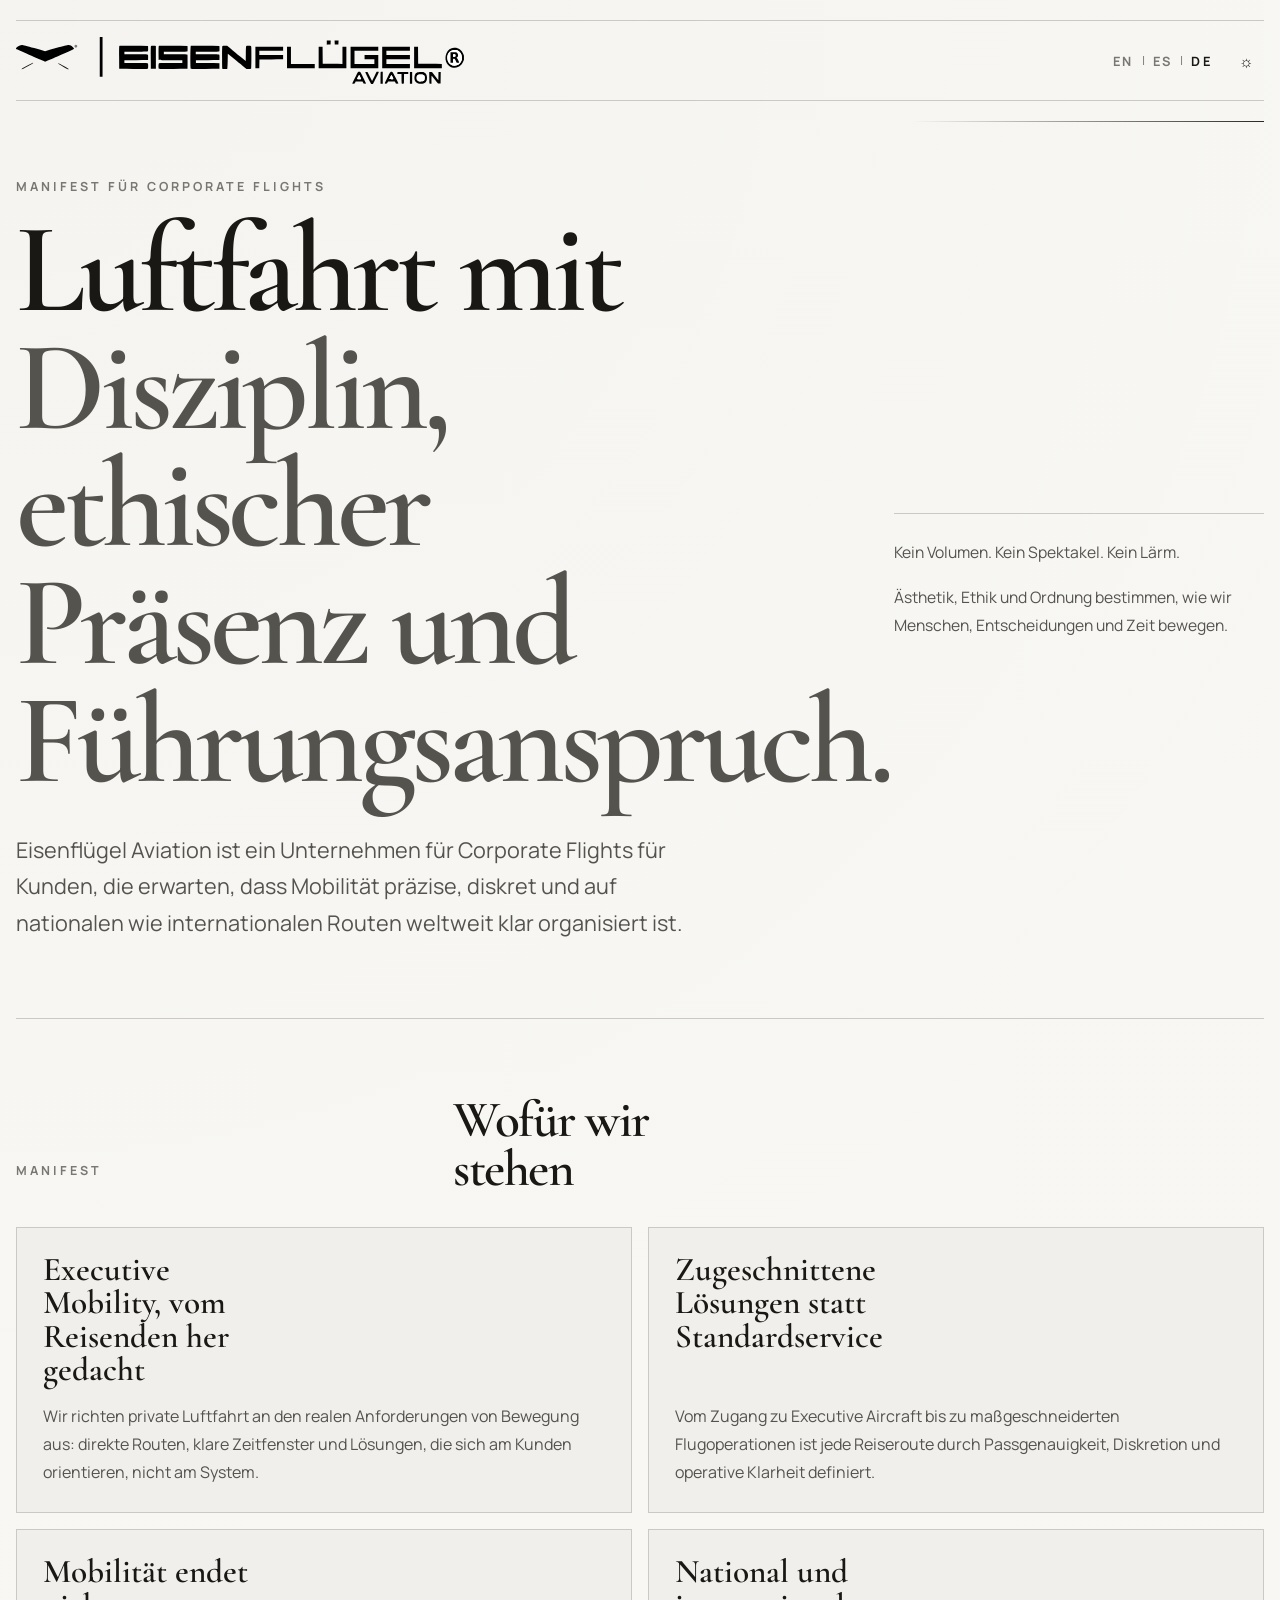
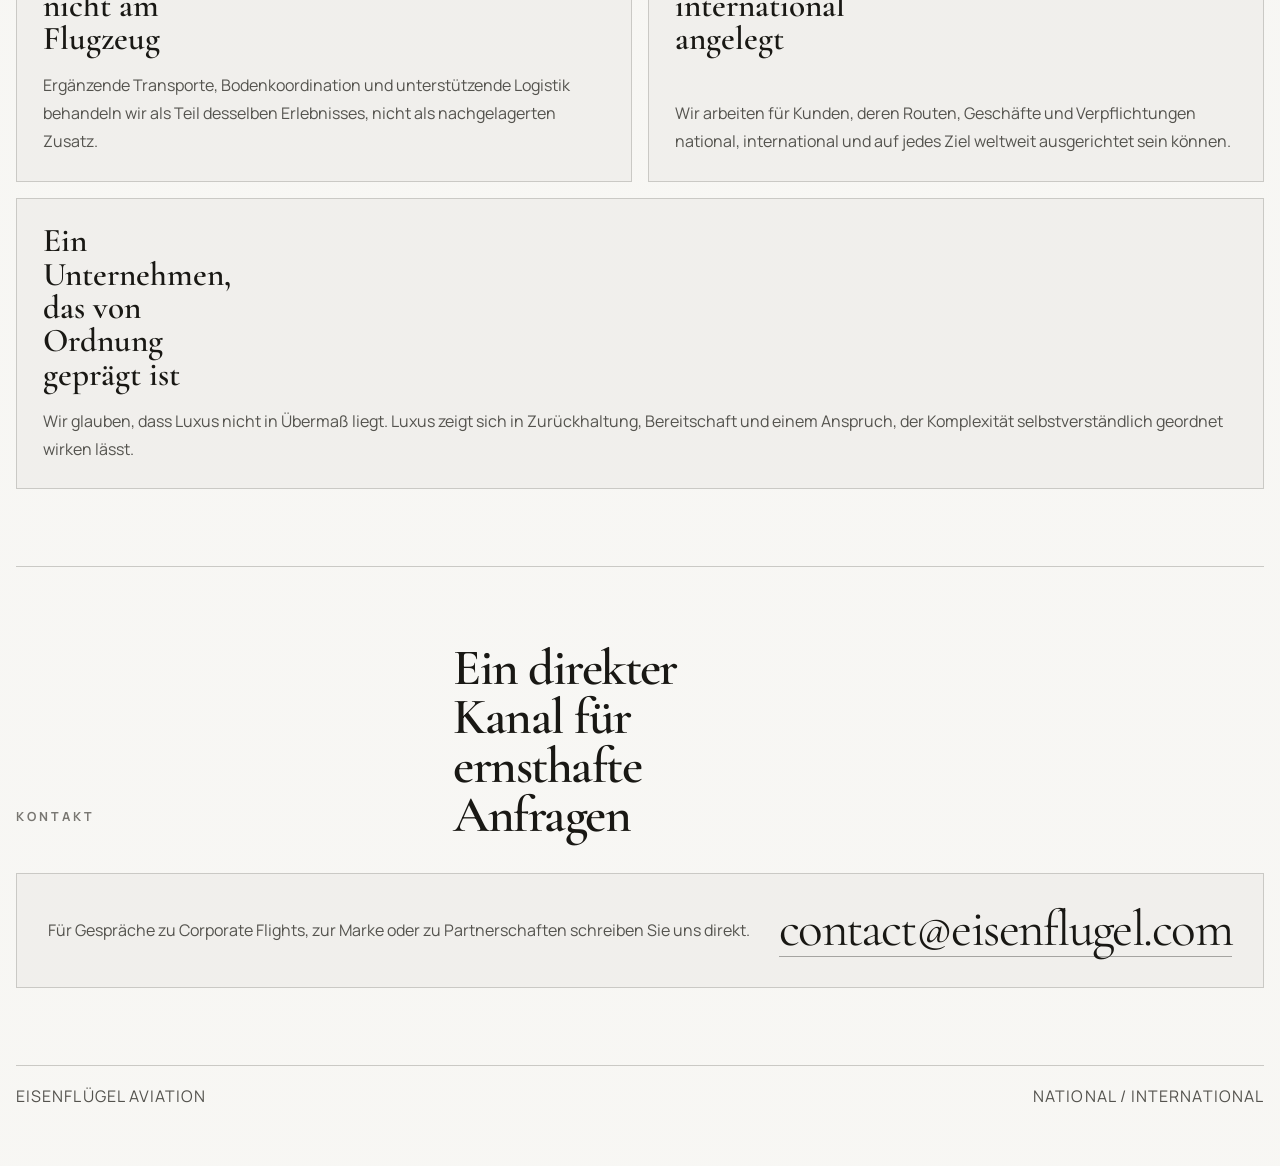
==== de/index.html @ be41fe45 "Add Deutsch translation" ====
<!doctype html>
<html lang="de">
  <head>
    <meta charset="utf-8">
    <meta name="viewport" content="width=device-width, initial-scale=1">
    <title>Eisenflügel Aviation</title>
    <meta
      name="description"
      content="Eisenflügel Aviation ist ein Unternehmen für Corporate Flights und Executive Mobility mit nationalen und internationalen Einsätzen weltweit."
    >
    <link rel="icon" href="../favicon.svg" type="image/svg+xml">
    <link rel="icon" href="../favicon.ico" sizes="any">
    <link rel="apple-touch-icon" href="../apple-touch-icon.png">
    <link rel="manifest" href="../site.webmanifest">
    <link rel="preconnect" href="https://fonts.googleapis.com">
    <link rel="preconnect" href="https://fonts.gstatic.com" crossorigin>
    <link
      href="https://fonts.googleapis.com/css2?family=Manrope:wght@400;500;600;700;800&family=Cormorant+Garamond:wght@500;600;700&display=swap"
      rel="stylesheet"
    >
    <link rel="stylesheet" href="../assets/site.css">
    <script src="../assets/site.js" defer></script>
  </head>
  <body data-locale="de">
    <a class="skip-link" href="#main">Zum Inhalt springen</a>
    <div class="site-shell">
      <header class="site-header">
        <a class="brand" href="../de/" aria-label="Startseite von Eisenflügel Aviation">
          <img src="../brand/logo.svg" alt="Eisenflügel Aviation">
        </a>

        <div class="header-controls" aria-label="Seitensteuerung">
          <nav class="locale-switch" aria-label="Sprache">
            <a class="locale-link" href="../" lang="en">EN</a>
            <span class="locale-separator" aria-hidden="true">|</span>
            <a class="locale-link" href="../es/" lang="es">ES</a>
            <span class="locale-separator" aria-hidden="true">|</span>
            <a class="locale-link is-current" href="./" lang="de" aria-current="page">DE</a>
          </nav>

          <button
            class="theme-toggle"
            type="button"
            data-theme-toggle
            aria-label="Farbschema wechseln"
            aria-pressed="false"
          >
            <span class="theme-toggle-icon" data-theme-icon aria-hidden="true">☼</span>
            <span class="sr-only" data-theme-label>Hell</span>
          </button>
        </div>
      </header>

      <main id="main">
        <section class="hero reveal">
          <p class="eyebrow">Manifest für Corporate Flights</p>
          <div class="hero-grid">
            <div class="hero-copy">
              <h1>
                Luftfahrt mit
                <span>Disziplin, ethischer Präsenz und Führungsanspruch.</span>
              </h1>
              <p class="hero-lede">
                Eisenflügel Aviation ist ein Unternehmen für Corporate Flights für Kunden, die erwarten,
                dass Mobilität präzise, diskret und auf nationalen wie internationalen Routen weltweit klar organisiert ist.
              </p>
            </div>

            <aside class="hero-aside" aria-label="Markenprinzipien">
              <p>Kein Volumen. Kein Spektakel. Kein Lärm.</p>
              <p>
                Ästhetik, Ethik und Ordnung bestimmen, wie wir Menschen, Entscheidungen und Zeit bewegen.
              </p>
            </aside>
          </div>
        </section>

        <section class="manifesto reveal" aria-labelledby="manifesto-title">
          <div class="section-heading">
            <p class="section-kicker">Manifest</p>
            <h2 id="manifesto-title">Wofür wir stehen</h2>
          </div>

          <div class="manifesto-grid">
            <article class="manifesto-item">
              <h3>Executive Mobility, vom Reisenden her gedacht</h3>
              <p>
                Wir richten private Luftfahrt an den realen Anforderungen von Bewegung aus: direkte
                Routen, klare Zeitfenster und Lösungen, die sich am Kunden orientieren, nicht am System.
              </p>
            </article>

            <article class="manifesto-item">
              <h3>Zugeschnittene Lösungen statt Standardservice</h3>
              <p>
                Vom Zugang zu Executive Aircraft bis zu maßgeschneiderten Flugoperationen ist jede
                Reiseroute durch Passgenauigkeit, Diskretion und operative Klarheit definiert.
              </p>
            </article>

            <article class="manifesto-item">
              <h3>Mobilität endet nicht am Flugzeug</h3>
              <p>
                Ergänzende Transporte, Bodenkoordination und unterstützende Logistik behandeln wir als
                Teil desselben Erlebnisses, nicht als nachgelagerten Zusatz.
              </p>
            </article>

            <article class="manifesto-item">
              <h3>National und international angelegt</h3>
              <p>
                Wir arbeiten für Kunden, deren Routen, Geschäfte und Verpflichtungen national,
                international und auf jedes Ziel weltweit ausgerichtet sein können.
              </p>
            </article>

            <article class="manifesto-item manifesto-item-wide">
              <h3>Ein Unternehmen, das von Ordnung geprägt ist</h3>
              <p>
                Wir glauben, dass Luxus nicht in Übermaß liegt. Luxus zeigt sich in Zurückhaltung,
                Bereitschaft und einem Anspruch, der Komplexität selbstverständlich geordnet wirken lässt.
              </p>
            </article>
          </div>
        </section>

        <section class="contact reveal" aria-labelledby="contact-title">
          <div class="section-heading">
            <p class="section-kicker">Kontakt</p>
            <h2 id="contact-title">Ein direkter Kanal für ernsthafte Anfragen</h2>
          </div>

          <div class="contact-panel">
            <p>
              Für Gespräche zu Corporate Flights, zur Marke oder zu Partnerschaften schreiben Sie uns
              direkt.
            </p>
            <a class="contact-link" href="mailto:contact@eisenflugel.com">contact@eisenflugel.com</a>
          </div>
        </section>
      </main>

      <footer class="site-footer">
        <p>Eisenflügel Aviation</p>
        <p>National / International</p>
      </footer>
    </div>
  </body>
</html>
---- assets/site.css ----
:root {
  color-scheme: light;
  --font-display: "Cormorant Garamond", "Times New Roman", serif;
  --font-body: "Manrope", "Helvetica Neue", sans-serif;
  --bg: oklch(0.975 0.004 95);
  --bg-elevated: oklch(0.955 0.005 95);
  --bg-strong: oklch(0.17 0.01 95);
  --surface-line: oklch(0.835 0.006 95);
  --surface-line-strong: oklch(0.28 0.008 95);
  --text: oklch(0.21 0.008 95);
  --text-muted: oklch(0.44 0.008 95);
  --text-soft: oklch(0.57 0.008 95);
  --inverse: oklch(0.97 0.004 95);
  --hero-glow: radial-gradient(circle at top left, oklch(0.88 0.015 95 / 0.85), transparent 48%);
  --transition-slow: 480ms cubic-bezier(0.19, 1, 0.22, 1);
  --transition-fast: 220ms ease;
}

@media (prefers-color-scheme: dark) {
  :root {
    color-scheme: dark;
    --bg: oklch(0.16 0.008 95);
    --bg-elevated: oklch(0.2 0.008 95);
    --bg-strong: oklch(0.94 0.004 95);
    --surface-line: oklch(0.31 0.008 95);
    --surface-line-strong: oklch(0.78 0.008 95);
    --text: oklch(0.92 0.004 95);
    --text-muted: oklch(0.73 0.006 95);
    --text-soft: oklch(0.6 0.006 95);
    --inverse: oklch(0.16 0.008 95);
    --hero-glow: radial-gradient(circle at top left, oklch(0.3 0.012 95 / 0.65), transparent 45%);
  }
}

:root[data-theme="light"] {
  color-scheme: light;
  --bg: oklch(0.975 0.004 95);
  --bg-elevated: oklch(0.955 0.005 95);
  --bg-strong: oklch(0.17 0.01 95);
  --surface-line: oklch(0.835 0.006 95);
  --surface-line-strong: oklch(0.28 0.008 95);
  --text: oklch(0.21 0.008 95);
  --text-muted: oklch(0.44 0.008 95);
  --text-soft: oklch(0.57 0.008 95);
  --inverse: oklch(0.97 0.004 95);
  --hero-glow: radial-gradient(circle at top left, oklch(0.88 0.015 95 / 0.85), transparent 48%);
}

:root[data-theme="dark"] {
  color-scheme: dark;
  --bg: oklch(0.16 0.008 95);
  --bg-elevated: oklch(0.2 0.008 95);
  --bg-strong: oklch(0.94 0.004 95);
  --surface-line: oklch(0.31 0.008 95);
  --surface-line-strong: oklch(0.78 0.008 95);
  --text: oklch(0.92 0.004 95);
  --text-muted: oklch(0.73 0.006 95);
  --text-soft: oklch(0.6 0.006 95);
  --inverse: oklch(0.16 0.008 95);
  --hero-glow: radial-gradient(circle at top left, oklch(0.3 0.012 95 / 0.65), transparent 45%);
}

* {
  box-sizing: border-box;
}

html {
  scroll-behavior: smooth;
}

body {
  margin: 0;
  min-height: 100vh;
  font-family: var(--font-body);
  background:
    linear-gradient(180deg, color-mix(in oklch, var(--bg), transparent 12%), var(--bg)),
    var(--hero-glow);
  background-color: var(--bg);
  color: var(--text);
  transition:
    background-color var(--transition-slow),
    color var(--transition-fast);
}

img {
  display: block;
  max-width: 100%;
}

a {
  color: inherit;
}

button {
  font: inherit;
}

.skip-link {
  position: absolute;
  left: 1rem;
  top: -3rem;
  z-index: 20;
  padding: 0.75rem 1rem;
  background: var(--bg-strong);
  color: var(--inverse);
  text-decoration: none;
  transition: top var(--transition-fast);
}

.skip-link:focus-visible {
  top: 1rem;
}

.site-shell {
  width: min(100% - 2rem, 78rem);
  margin: 0 auto;
  padding: 1.25rem 0 2.5rem;
}

.site-header,
.site-footer,
.hero,
.manifesto,
.contact {
  border-top: 1px solid var(--surface-line);
}

.site-header,
.site-footer {
  display: flex;
  align-items: center;
  justify-content: space-between;
  flex-wrap: nowrap;
  gap: 1rem;
  padding: 1rem 0;
}

.site-header {
  min-height: 5rem;
}

.brand {
  display: inline-flex;
  max-width: min(28rem, 58vw);
}

.brand img {
  width: 100%;
  height: auto;
  transition: filter var(--transition-fast);
}

:root[data-theme="dark"] .brand img {
  filter: invert(1) brightness(1.08);
}

.header-controls {
  display: flex;
  align-items: center;
  gap: 1rem;
  white-space: nowrap;
}

.locale-switch {
  display: inline-flex;
  align-items: center;
  gap: 0.5rem;
}

.locale-link,
.theme-toggle {
  position: relative;
  overflow: hidden;
}

.locale-link {
  display: inline-flex;
  align-items: center;
  justify-content: center;
  text-decoration: none;
  letter-spacing: 0.18em;
  font-size: 0.8rem;
  font-weight: 700;
  color: var(--text-soft);
}

.locale-link.is-current {
  color: var(--text);
}

.theme-toggle {
  display: inline-flex;
  align-items: center;
  justify-content: center;
  width: 2.25rem;
  height: 2.25rem;
  padding: 0;
  border: none;
  border-radius: 50%;
  background: transparent;
  color: var(--text);
  cursor: pointer;
}

.theme-toggle-icon {
  display: inline-flex;
  align-items: center;
  justify-content: center;
  width: 100%;
  height: 100%;
  font-size: 1rem;
  line-height: 1;
}

.locale-separator {
  color: var(--text-soft);
  font-size: 0.78rem;
}

.sr-only {
  position: absolute;
  width: 1px;
  height: 1px;
  padding: 0;
  margin: -1px;
  overflow: hidden;
  clip: rect(0, 0, 0, 0);
  white-space: nowrap;
  border: 0;
}

.hero,
.manifesto,
.contact {
  padding: clamp(2rem, 6vw, 5rem) 0;
}

.hero {
  position: relative;
  min-height: min(78vh, 52rem);
  display: grid;
  align-items: end;
}

.hero::after {
  content: "";
  position: absolute;
  inset: 1.25rem 0 auto auto;
  width: min(22rem, 45vw);
  height: 1px;
  background: linear-gradient(90deg, transparent, var(--surface-line-strong));
}

.eyebrow,
.section-kicker {
  margin: 0 0 1rem;
  color: var(--text-soft);
  font-size: 0.78rem;
  font-weight: 700;
  letter-spacing: 0.24em;
  text-transform: uppercase;
}

.hero-grid {
  display: grid;
  grid-template-columns: minmax(0, 2.2fr) minmax(16rem, 1fr);
  gap: clamp(2rem, 5vw, 6rem);
  align-items: end;
}

.hero-copy h1 {
  margin: 0;
  max-width: 12ch;
  font-family: var(--font-display);
  font-size: clamp(3.8rem, 10vw, 8.5rem);
  line-height: 0.92;
  font-weight: 600;
  letter-spacing: -0.04em;
  text-wrap: balance;
}

.hero-copy h1 span {
  display: block;
  color: var(--text-muted);
}

.hero-lede {
  margin: 2rem 0 0;
  max-width: 42rem;
  color: var(--text-muted);
  font-size: clamp(1.05rem, 2vw, 1.35rem);
  line-height: 1.7;
}

.hero-aside {
  padding: 1.5rem 0 0;
  border-top: 1px solid var(--surface-line);
  color: var(--text-muted);
  align-self: center;
}

.hero-aside p {
  margin: 0;
  font-size: 0.98rem;
  line-height: 1.8;
}

.hero-aside p + p {
  margin-top: 1rem;
}

.section-heading {
  display: grid;
  grid-template-columns: minmax(0, 1fr) minmax(0, 2fr);
  gap: 2rem;
  align-items: end;
  margin-bottom: 2rem;
}

.section-heading h2 {
  margin: 0;
  max-width: 12ch;
  font-family: var(--font-display);
  font-size: clamp(2.1rem, 4vw, 4rem);
  line-height: 0.96;
  font-weight: 600;
  letter-spacing: -0.03em;
}

.manifesto-grid {
  display: grid;
  grid-template-columns: repeat(2, minmax(0, 1fr));
  gap: 1rem;
}

.manifesto-item,
.contact-panel {
  background: color-mix(in oklch, var(--bg-elevated), transparent 6%);
  border: 1px solid var(--surface-line);
}

.manifesto-item {
  min-height: 15rem;
  padding: clamp(1.35rem, 2vw, 2rem);
  display: flex;
  flex-direction: column;
  justify-content: space-between;
}

.manifesto-item h3 {
  margin: 0 0 1rem;
  max-width: 13ch;
  font-family: var(--font-display);
  font-size: clamp(1.6rem, 2.6vw, 2.4rem);
  line-height: 1;
  font-weight: 600;
}

.manifesto-item p,
.contact-panel p,
.site-footer p {
  margin: 0;
  color: var(--text-muted);
  font-size: 1rem;
  line-height: 1.75;
}

.manifesto-item-wide {
  grid-column: span 2;
  min-height: 11rem;
}

.contact-panel {
  display: grid;
  grid-template-columns: minmax(0, 1.3fr) auto;
  gap: 1.5rem;
  align-items: center;
  padding: clamp(1.5rem, 2.4vw, 2.25rem);
}

.contact-link {
  justify-self: start;
  font-family: var(--font-display);
  font-size: clamp(1.9rem, 4vw, 3.3rem);
  line-height: 1;
  text-decoration: none;
  letter-spacing: -0.03em;
  border-bottom: 1px solid color-mix(in oklch, var(--text), transparent 65%);
}

.site-footer {
  color: var(--text-soft);
  font-size: 0.84rem;
  letter-spacing: 0.08em;
  text-transform: uppercase;
}

.reveal {
  opacity: 1;
  transform: translateY(0);
}

.enhanced-motion .reveal {
  opacity: 0;
  transform: translateY(1rem);
  transition:
    opacity 680ms cubic-bezier(0.19, 1, 0.22, 1),
    transform 680ms cubic-bezier(0.19, 1, 0.22, 1);
}

.enhanced-motion .reveal.is-visible {
  opacity: 1;
  transform: translateY(0);
}

.contact-link:hover,
.contact-link:focus-visible {
  outline: none;
  box-shadow: 0 0 0 1px var(--surface-line-strong) inset;
}

.locale-link:hover,
.locale-link:focus-visible,
.theme-toggle:hover,
.theme-toggle:focus-visible {
  outline: none;
  box-shadow: none;
  opacity: 0.68;
}

.locale-link:focus-visible,
.theme-toggle:focus-visible {
  outline: none;
}

:focus-visible {
  outline: 2px solid var(--surface-line-strong);
  outline-offset: 4px;
}

@media (max-width: 54rem) {
  .site-shell {
    width: min(100% - 1.25rem, 78rem);
    padding-top: 0.75rem;
  }

  .site-footer,
  .section-heading,
  .hero-grid,
  .contact-panel {
    grid-template-columns: 1fr;
  }

  .site-footer {
    flex-direction: column;
    align-items: flex-start;
  }

  .site-header {
    align-items: center;
    gap: 0.6rem;
  }

  .brand {
    max-width: min(11.5rem, 46vw);
    min-width: 0;
    flex: 1 1 auto;
  }

  .header-controls {
    margin-left: auto;
    flex: 0 0 auto;
    gap: 0.45rem;
  }

  .locale-link {
    font-size: 0.7rem;
    letter-spacing: 0.14em;
  }

  .theme-toggle {
    width: 1.95rem;
    height: 1.95rem;
  }

  .theme-toggle-icon {
    font-size: 0.92rem;
  }

  .hero {
    min-height: auto;
  }

  .hero-copy h1,
  .section-heading h2,
  .manifesto-item h3 {
    max-width: none;
  }

  .manifesto-grid {
    grid-template-columns: 1fr;
  }

  .manifesto-item-wide {
    grid-column: auto;
  }
}

@media (max-width: 32rem) {
  .site-header {
    gap: 0.45rem;
  }

  .brand {
    max-width: min(10.25rem, 42vw);
  }

  .header-controls {
    gap: 0.4rem;
  }

  .locale-link {
    font-size: 0.66rem;
  }

  .theme-toggle {
    width: 1.85rem;
    height: 1.85rem;
  }
}

@media (prefers-reduced-motion: reduce) {
  html {
    scroll-behavior: auto;
  }

  *,
  *::before,
  *::after {
    animation: none !important;
    transition: none !important;
  }
}
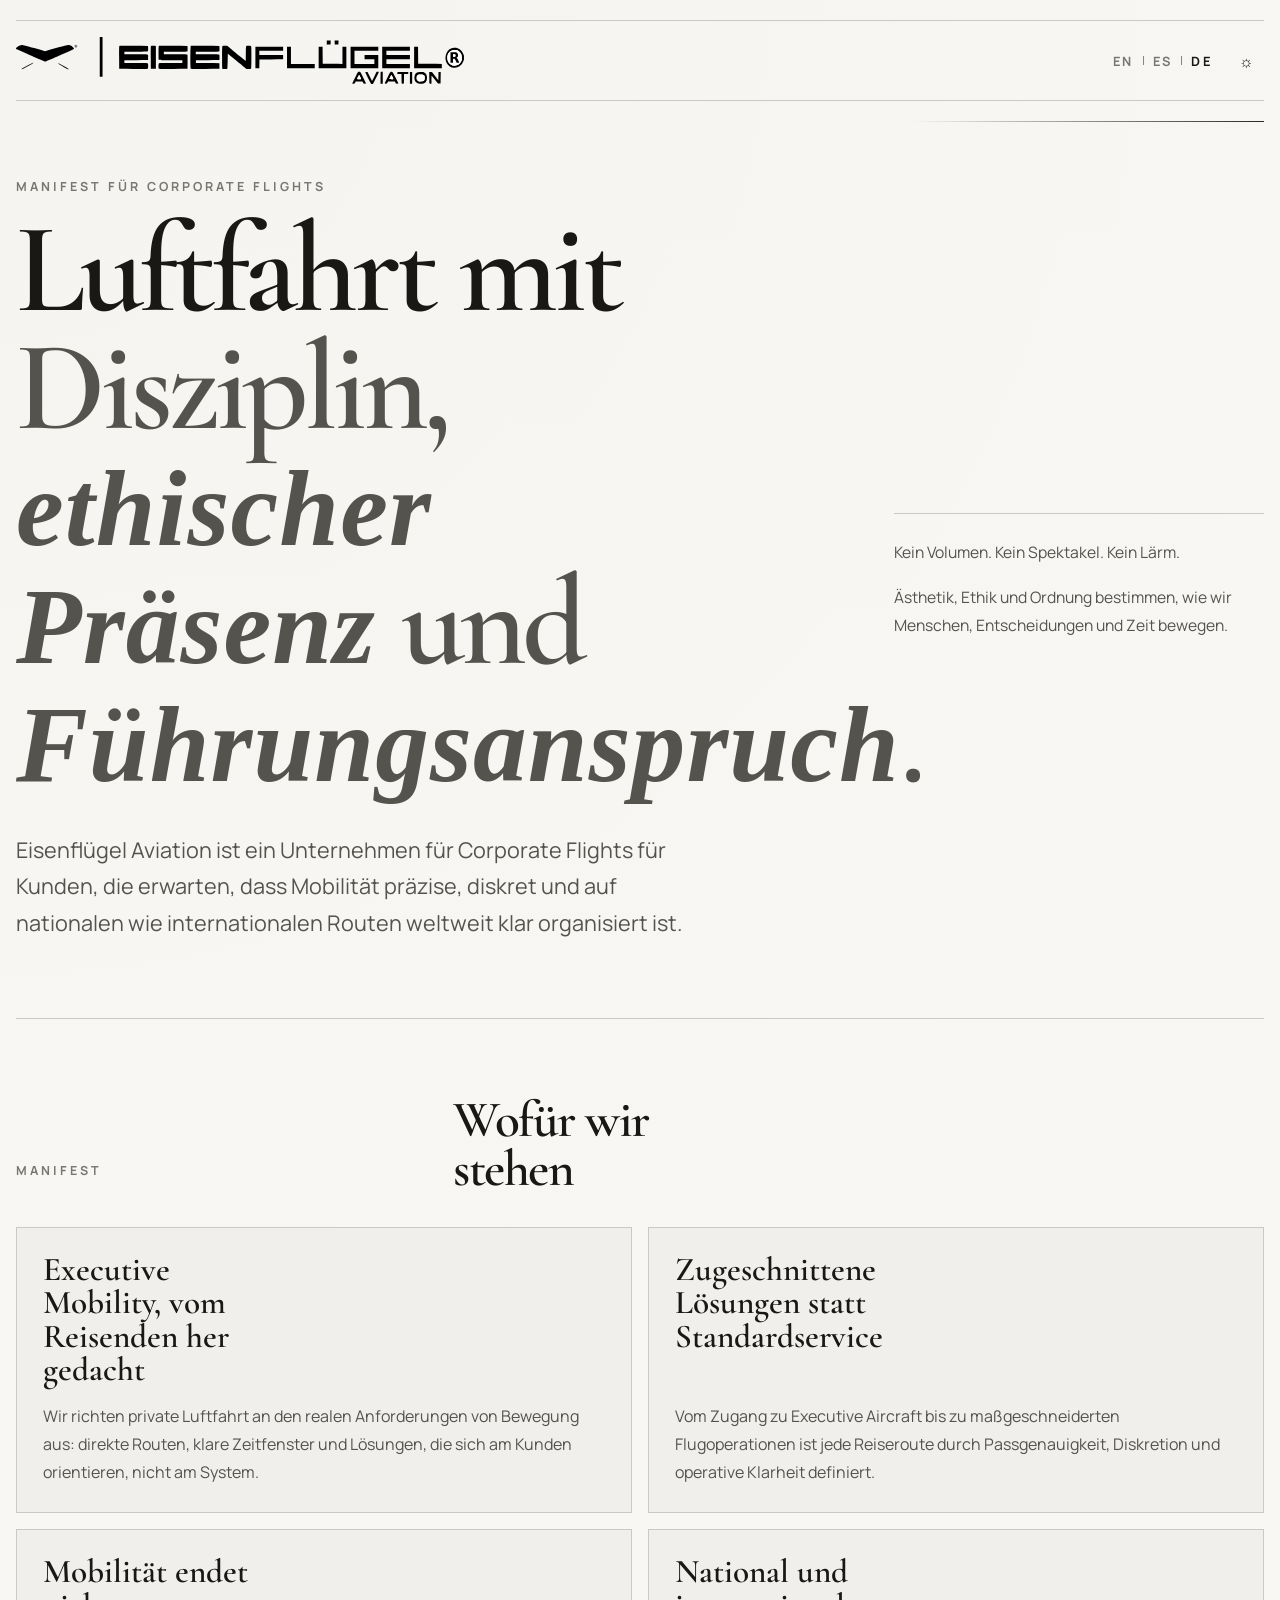
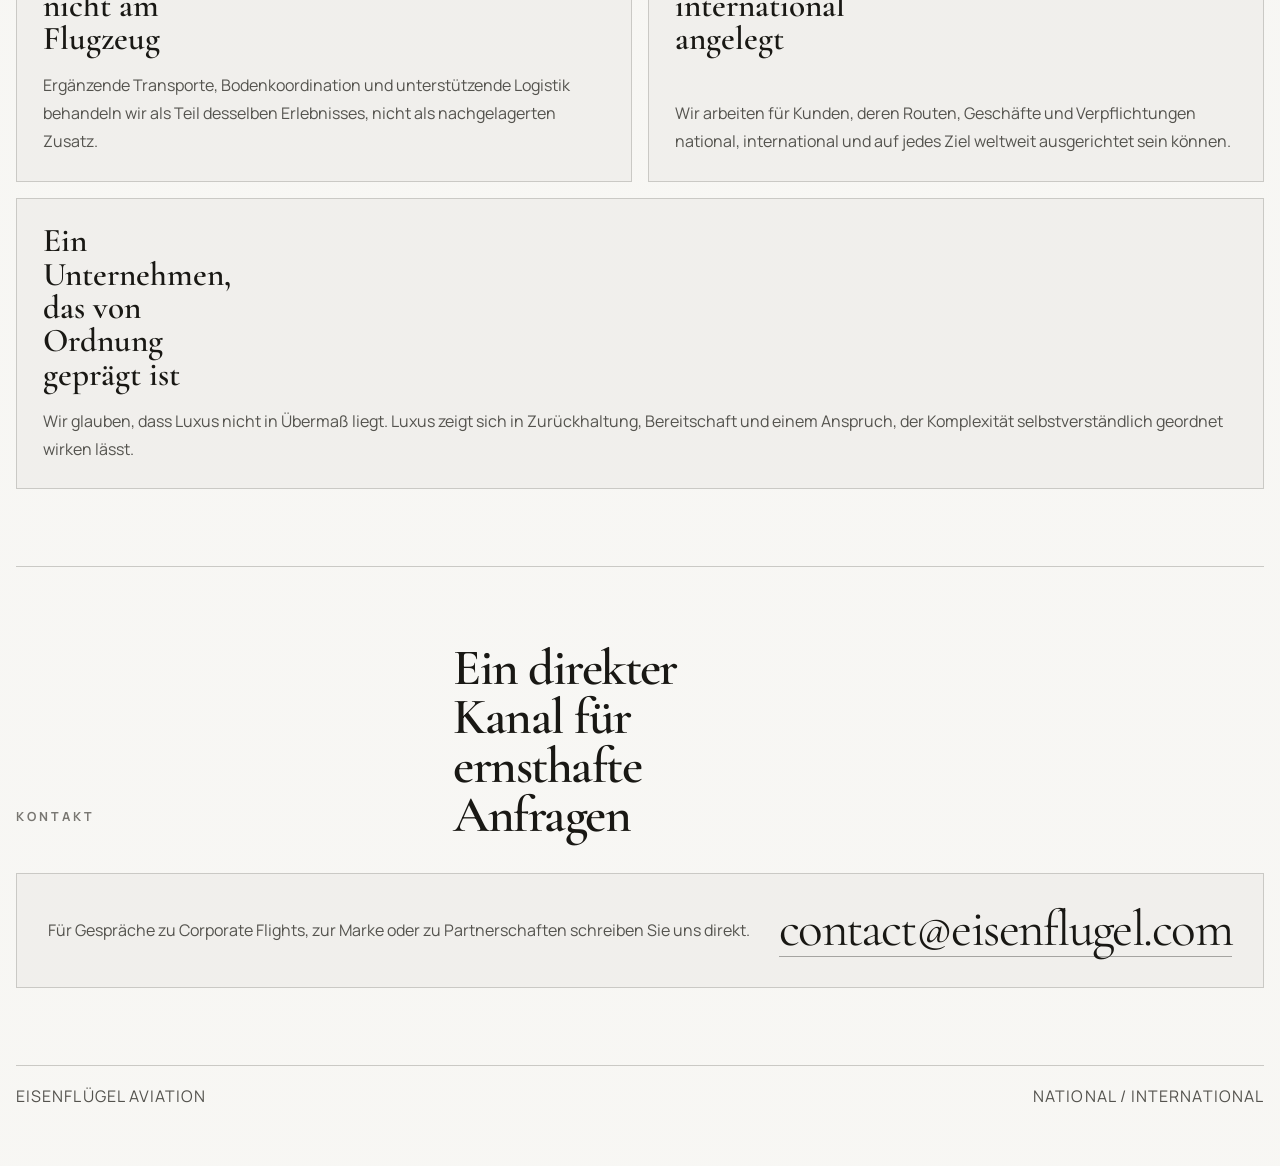
==== commit b4408b75: "Cambiar enfasis en hero a italics + bold" ====
--- a/de/index.html
+++ b/de/index.html
@@ -58,7 +58,10 @@
             <div class="hero-copy">
               <h1>
                 Luftfahrt mit
-                <span>Disziplin, ethischer Präsenz und Führungsanspruch.</span>
+                <span class="hero-subline">
+                  Disziplin, <span class="hero-emphasis">ethischer Präsenz</span> und
+                  <span class="hero-emphasis">Führungsanspruch</span>.
+                </span>
               </h1>
               <p class="hero-lede">
                 Eisenflügel Aviation ist ein Unternehmen für Corporate Flights für Kunden, die erwarten,
--- a/assets/site.css
+++ b/assets/site.css
@@ -279,9 +279,20 @@
   text-wrap: balance;
 }
 
-.hero-copy h1 span {
+.hero-copy h1 > span {
   display: block;
   color: var(--text-muted);
+}
+
+.hero-subline {
+  max-width: 11.5ch;
+}
+
+.hero-emphasis {
+  font-size: 0.84em;
+  font-weight: 700;
+  font-style: italic;
+  letter-spacing: 0.01em;
 }
 
 .hero-lede {
@@ -492,9 +503,14 @@
   }
 
   .hero-copy h1,
+  .hero-subline,
   .section-heading h2,
   .manifesto-item h3 {
     max-width: none;
+  }
+
+  .hero-emphasis {
+    font-size: 0.86em;
   }
 
   .manifesto-grid {
